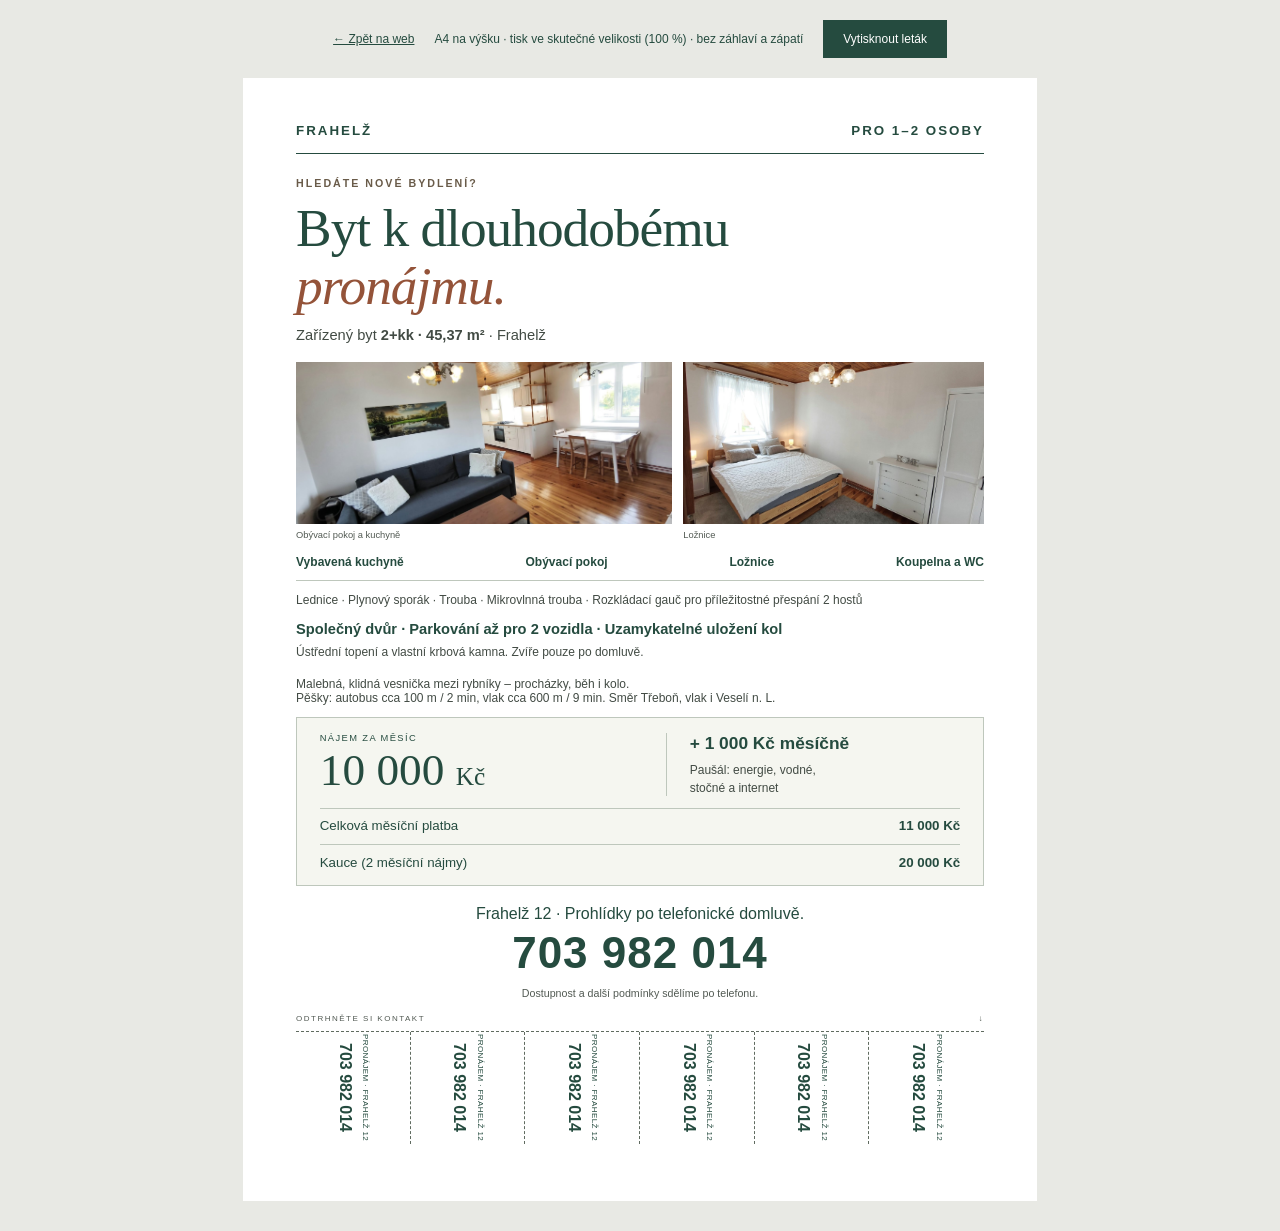
==== letak.html @ 9624ab2b "Initial import" ====
<!doctype html>
<html lang="cs">
<head>
  <meta charset="utf-8">
  <meta name="viewport" content="width=device-width, initial-scale=1">
  <meta name="robots" content="noindex">
  <title>Pronájem Frahelž – leták A4</title>
  <link rel="icon" href="favicon.svg" type="image/svg+xml">
  <link rel="stylesheet" href="letak.css">
  <script src="letak.js" defer></script>
</head>
<body>
  <div class="print-toolbar"><a href="index.html">← Zpět na web</a><span>A4 na výšku · tisk ve skutečné velikosti (100 %) · bez záhlaví a zápatí</span><button id="print-flyer" type="button">Vytisknout leták</button></div>
  <main class="flyer">
    <header class="flyer-header"><span>FRAHELŽ</span><span>PRO 1–2 OSOBY</span></header>
    <p class="eyebrow">HLEDÁTE NOVÉ BYDLENÍ?</p>
    <h1>Byt k dlouhodobému<br><em>pronájmu.</em></h1>
    <p class="intro">Zařízený byt <strong>2+kk · 45,37 m²</strong> · Frahelž</p>
    <div class="flyer-photos">
      <figure><img src="assets/obyvak-1600.jpg" width="1600" height="1200" alt="Obývací pokoj s jídelním koutem"><figcaption>Obývací pokoj a kuchyně</figcaption></figure>
      <figure><img src="assets/loznice-1600.jpg" width="1600" height="1200" alt="Ložnice"><figcaption>Ložnice</figcaption></figure>
    </div>
    <div class="room-summary"><span>Vybavená kuchyně</span><span>Obývací pokoj</span><span>Ložnice</span><span>Koupelna a WC</span></div>
    <p class="equipment">Lednice · Plynový sporák · Trouba · Mikrovlnná trouba · Rozkládací gauč pro příležitostné přespání 2 hostů</p>
    <p class="amenities">Společný dvůr · Parkování až pro 2 vozidla · Uzamykatelné uložení kol<br><span>Ústřední topení a vlastní krbová kamna. Zvíře pouze po domluvě.</span></p>
    <p class="equipment">Malebná, klidná vesnička mezi rybníky – procházky, běh i kolo.<br>Pěšky: autobus cca 100 m / 2 min, vlak cca 600 m / 9 min. Směr Třeboň, vlak i Veselí n. L.</p>
    <section class="flyer-price" aria-label="Cena pronájmu">
      <div><span class="label">NÁJEM ZA MĚSÍC</span><strong>10 000 <small>Kč</small></strong></div>
      <div class="extras"><b>+ 1 000 Kč měsíčně</b><span>Paušál: energie, vodné,<br>stočné a internet</span></div>
      <p>Celková měsíční platba <b>11 000 Kč</b></p>
      <p>Kauce (2 měsíční nájmy) <b>20 000 Kč</b></p>
    </section>
    <section class="flyer-contact" aria-label="Kontakt">
      <p>Frahelž 12 · Prohlídky po telefonické domluvě.</p>
      <a href="tel:+420703982014">703 982 014</a>
      <span>Dostupnost a další podmínky sdělíme po telefonu.</span>
    </section>
    <div class="tear-label">ODTRHNĚTE SI KONTAKT <span aria-hidden="true">↓</span></div>
    <div class="tear-tabs" aria-label="Odtrhávací kontakty">
      <div><span>PRONÁJEM · FRAHELŽ 12</span><strong>703 982 014</strong></div>
      <div><span>PRONÁJEM · FRAHELŽ 12</span><strong>703 982 014</strong></div>
      <div><span>PRONÁJEM · FRAHELŽ 12</span><strong>703 982 014</strong></div>
      <div><span>PRONÁJEM · FRAHELŽ 12</span><strong>703 982 014</strong></div>
      <div><span>PRONÁJEM · FRAHELŽ 12</span><strong>703 982 014</strong></div>
      <div><span>PRONÁJEM · FRAHELŽ 12</span><strong>703 982 014</strong></div>
    </div>
  </main>
</body>
</html>
---- letak.css ----
:root { color-scheme: light; }
* { box-sizing: border-box; }
body { margin: 0; background: #e8e9e4; color: #254b3f; font-family: "Segoe UI", Arial, sans-serif; }
.print-toolbar { display: flex; justify-content: center; align-items: center; flex-wrap: wrap; gap: 20px; padding: 20px; font-size: 12px; }
.print-toolbar a { color: #254b3f; }
.print-toolbar button { border: 0; background: #254b3f; color: white; padding: 12px 20px; cursor: pointer; font: inherit; }
:focus-visible { outline: 3px solid #945339; outline-offset: 4px; }
.flyer { background: white; width: 210mm; height: 297mm; padding: 12mm 14mm 0; margin: 0 auto 30px; overflow: hidden; }
.flyer-header { display: flex; justify-content: space-between; border-bottom: 1px solid #254b3f; padding-bottom: 4mm; font-size: 10pt; letter-spacing: 2px; font-weight: 600; }
.eyebrow { margin: 6mm 0 3mm; font-size: 8pt; font-weight: 600; letter-spacing: 2px; color: #695b49; }
h1 { font: 40pt/1.08 Georgia, "Times New Roman", serif; letter-spacing: -1px; margin: 0 0 3mm; }
h1 em { color: #945339; font-weight: normal; }
.intro { margin: 0 0 5mm; font-size: 11pt; color: #424b44; }
.flyer-photos { display: grid; grid-template-columns: 1.25fr 1fr; gap: 3mm; }
figure { margin: 0; }
figure img { display: block; width: 100%; height: 43mm; object-fit: cover; }
figcaption { font-size: 7pt; margin-top: 1.5mm; color: #525a53; }
.room-summary { display: flex; justify-content: space-between; gap: 2mm; margin: 4mm 0 3mm; padding-bottom: 3mm; border-bottom: 1px solid #bec7bc; font-size: 9pt; font-weight: 600; }
.amenities { font-size: 11pt; font-weight: 600; margin: 0 0 4mm; line-height: 1.5; }
.amenities span { font-size: 9pt; font-weight: 400; color: #424b44; }
.equipment { font-size: 9pt; color: #424b44; margin: 0 0 3mm; }
.flyer-price { display: grid; grid-template-columns: 1.1fr 1fr; align-items: center; gap: 0 6mm; padding: 4mm 6mm; border: 1px solid #bec7bc; background: #f5f6f0; }
.label { display: block; font-size: 7pt; letter-spacing: 1.4px; margin-bottom: 1mm; }
.flyer-price strong { font: 34pt/1.1 Georgia, "Times New Roman", serif; white-space: nowrap; }
.flyer-price strong small { font-size: 19pt; }
.extras { border-left: 1px solid #bec7bc; padding-left: 6mm; }
.extras b { display: block; font-size: 13pt; margin-bottom: 1.5mm; }
.extras span { font-size: 9pt; color: #424b44; }
.flyer-price p { grid-column: 1 / -1; border-top: 1px solid #bec7bc; margin: 3mm 0 0; padding-top: 2.5mm; font-size: 10pt; display: flex; justify-content: space-between; }
.flyer-contact { text-align: center; padding-block: 5mm 4mm; }
.flyer-contact p { font-size: 12pt; margin: 0 0 1mm; }
.flyer-contact a { color: #254b3f; font-size: 33pt; line-height: 1.2; font-weight: 700; letter-spacing: 1px; text-decoration: none; display: block; }
.flyer-contact > span { display: block; font-size: 8pt; margin-top: 2mm; color: #525a53; }
.tear-label { display: flex; justify-content: space-between; font-size: 6pt; letter-spacing: 1.5px; margin: 0 0 2mm; color: #525a53; }
.tear-tabs { display: grid; grid-template-columns: repeat(6, 1fr); border-top: 1px dashed #606b60; height: 30mm; }
.tear-tabs > div { display: flex; flex-direction: column; align-items: center; justify-content: center; border-right: 1px dashed #606b60; gap: 2mm; writing-mode: vertical-rl; }
.tear-tabs > div:last-child { border-right: none; }
.tear-tabs span { font-size: 6pt; letter-spacing: .4px; }
.tear-tabs strong { font-size: 12pt; }
@page { size: A4 portrait; margin: 0; }
@media print {
  body { background: white; }
  .print-toolbar { display: none; }
  .flyer { margin: 0; print-color-adjust: exact; -webkit-print-color-adjust: exact; }
}
@media screen and (max-width: 820px) {
  body { overflow-x: auto; }
  .print-toolbar { justify-content: flex-start; }
  .flyer { margin-left: 12px; margin-right: 12px; }
}
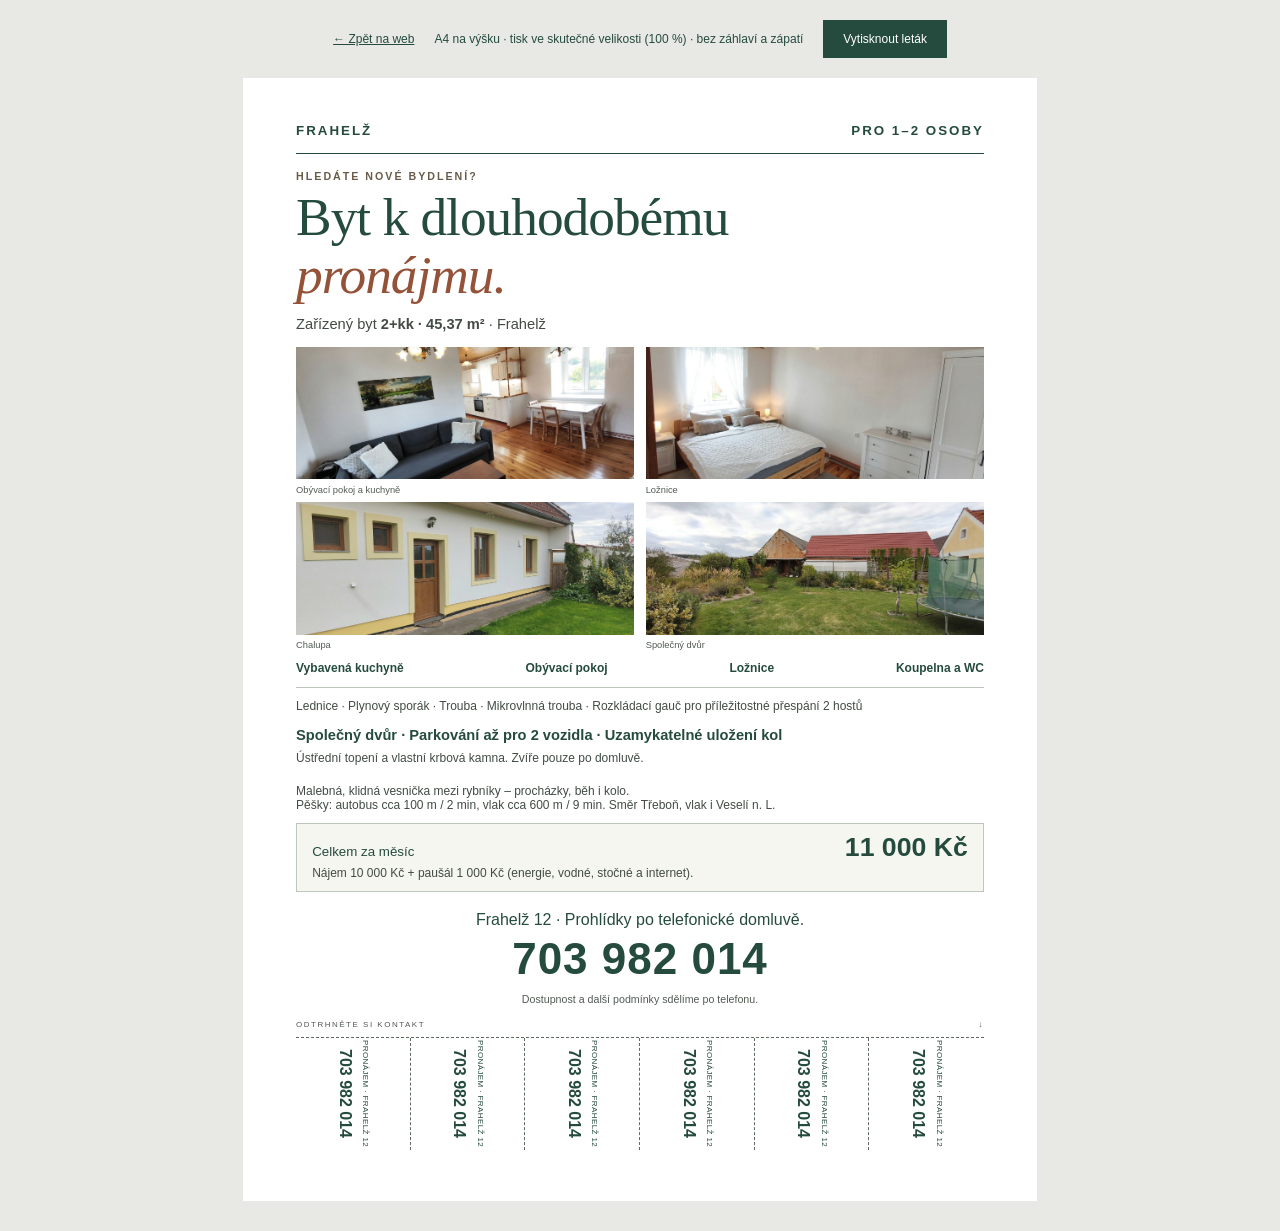
==== commit 862ee91d: "Update rental flyer with house and courtyard photos" ====
--- a/letak.html
+++ b/letak.html
@@ -19,16 +19,16 @@
     <div class="flyer-photos">
       <figure><img src="assets/obyvak-1600.jpg" width="1600" height="1200" alt="Obývací pokoj s jídelním koutem"><figcaption>Obývací pokoj a kuchyně</figcaption></figure>
       <figure><img src="assets/loznice-1600.jpg" width="1600" height="1200" alt="Ložnice"><figcaption>Ložnice</figcaption></figure>
+      <figure><img src="assets/dum-1600.jpg" width="1600" height="1169" alt="Chalupa se vstupem do bytu"><figcaption>Chalupa</figcaption></figure>
+      <figure><img src="assets/dvur-1600.jpg" width="1600" height="1169" alt="Společný dvůr se zelení"><figcaption>Společný dvůr</figcaption></figure>
     </div>
     <div class="room-summary"><span>Vybavená kuchyně</span><span>Obývací pokoj</span><span>Ložnice</span><span>Koupelna a WC</span></div>
     <p class="equipment">Lednice · Plynový sporák · Trouba · Mikrovlnná trouba · Rozkládací gauč pro příležitostné přespání 2 hostů</p>
     <p class="amenities">Společný dvůr · Parkování až pro 2 vozidla · Uzamykatelné uložení kol<br><span>Ústřední topení a vlastní krbová kamna. Zvíře pouze po domluvě.</span></p>
     <p class="equipment">Malebná, klidná vesnička mezi rybníky – procházky, běh i kolo.<br>Pěšky: autobus cca 100 m / 2 min, vlak cca 600 m / 9 min. Směr Třeboň, vlak i Veselí n. L.</p>
     <section class="flyer-price" aria-label="Cena pronájmu">
-      <div><span class="label">NÁJEM ZA MĚSÍC</span><strong>10 000 <small>Kč</small></strong></div>
-      <div class="extras"><b>+ 1 000 Kč měsíčně</b><span>Paušál: energie, vodné,<br>stočné a internet</span></div>
-      <p>Celková měsíční platba <b>11 000 Kč</b></p>
-      <p>Kauce (2 měsíční nájmy) <b>20 000 Kč</b></p>
+      <p class="price-total"><span>Celkem za měsíc</span><strong>11 000 Kč</strong></p>
+      <p class="price-breakdown">Nájem 10 000 Kč + paušál 1 000 Kč (energie, vodné, stočné a internet).</p>
     </section>
     <section class="flyer-contact" aria-label="Kontakt">
       <p>Frahelž 12 · Prohlídky po telefonické domluvě.</p>
--- a/letak.css
+++ b/letak.css
@@ -7,26 +7,22 @@
 :focus-visible { outline: 3px solid #945339; outline-offset: 4px; }
 .flyer { background: white; width: 210mm; height: 297mm; padding: 12mm 14mm 0; margin: 0 auto 30px; overflow: hidden; }
 .flyer-header { display: flex; justify-content: space-between; border-bottom: 1px solid #254b3f; padding-bottom: 4mm; font-size: 10pt; letter-spacing: 2px; font-weight: 600; }
-.eyebrow { margin: 6mm 0 3mm; font-size: 8pt; font-weight: 600; letter-spacing: 2px; color: #695b49; }
+.eyebrow { margin: 4mm 0 2mm; font-size: 8pt; font-weight: 600; letter-spacing: 2px; color: #695b49; }
 h1 { font: 40pt/1.08 Georgia, "Times New Roman", serif; letter-spacing: -1px; margin: 0 0 3mm; }
 h1 em { color: #945339; font-weight: normal; }
-.intro { margin: 0 0 5mm; font-size: 11pt; color: #424b44; }
-.flyer-photos { display: grid; grid-template-columns: 1.25fr 1fr; gap: 3mm; }
+.intro { margin: 0 0 4mm; font-size: 11pt; color: #424b44; }
+.flyer-photos { display: grid; grid-template-columns: repeat(2, 1fr); gap: 2mm 3mm; }
 figure { margin: 0; }
-figure img { display: block; width: 100%; height: 43mm; object-fit: cover; }
+figure img { display: block; width: 100%; height: 35mm; object-fit: cover; }
 figcaption { font-size: 7pt; margin-top: 1.5mm; color: #525a53; }
-.room-summary { display: flex; justify-content: space-between; gap: 2mm; margin: 4mm 0 3mm; padding-bottom: 3mm; border-bottom: 1px solid #bec7bc; font-size: 9pt; font-weight: 600; }
+.room-summary { display: flex; justify-content: space-between; gap: 2mm; margin: 3mm 0 3mm; padding-bottom: 3mm; border-bottom: 1px solid #bec7bc; font-size: 9pt; font-weight: 600; }
 .amenities { font-size: 11pt; font-weight: 600; margin: 0 0 4mm; line-height: 1.5; }
 .amenities span { font-size: 9pt; font-weight: 400; color: #424b44; }
 .equipment { font-size: 9pt; color: #424b44; margin: 0 0 3mm; }
-.flyer-price { display: grid; grid-template-columns: 1.1fr 1fr; align-items: center; gap: 0 6mm; padding: 4mm 6mm; border: 1px solid #bec7bc; background: #f5f6f0; }
-.label { display: block; font-size: 7pt; letter-spacing: 1.4px; margin-bottom: 1mm; }
-.flyer-price strong { font: 34pt/1.1 Georgia, "Times New Roman", serif; white-space: nowrap; }
-.flyer-price strong small { font-size: 19pt; }
-.extras { border-left: 1px solid #bec7bc; padding-left: 6mm; }
-.extras b { display: block; font-size: 13pt; margin-bottom: 1.5mm; }
-.extras span { font-size: 9pt; color: #424b44; }
-.flyer-price p { grid-column: 1 / -1; border-top: 1px solid #bec7bc; margin: 3mm 0 0; padding-top: 2.5mm; font-size: 10pt; display: flex; justify-content: space-between; }
+.flyer-price { padding: 2.5mm 4mm; border: 1px solid #bec7bc; background: #f5f6f0; }
+.price-total { display: flex; align-items: baseline; justify-content: space-between; gap: 3mm; margin: 0; font-size: 10pt; }
+.price-total strong { font-size: 20pt; line-height: 1.1; }
+.price-breakdown { margin: 1mm 0 0; font-size: 9pt; line-height: 1.25; color: #424b44; }
 .flyer-contact { text-align: center; padding-block: 5mm 4mm; }
 .flyer-contact p { font-size: 12pt; margin: 0 0 1mm; }
 .flyer-contact a { color: #254b3f; font-size: 33pt; line-height: 1.2; font-weight: 700; letter-spacing: 1px; text-decoration: none; display: block; }
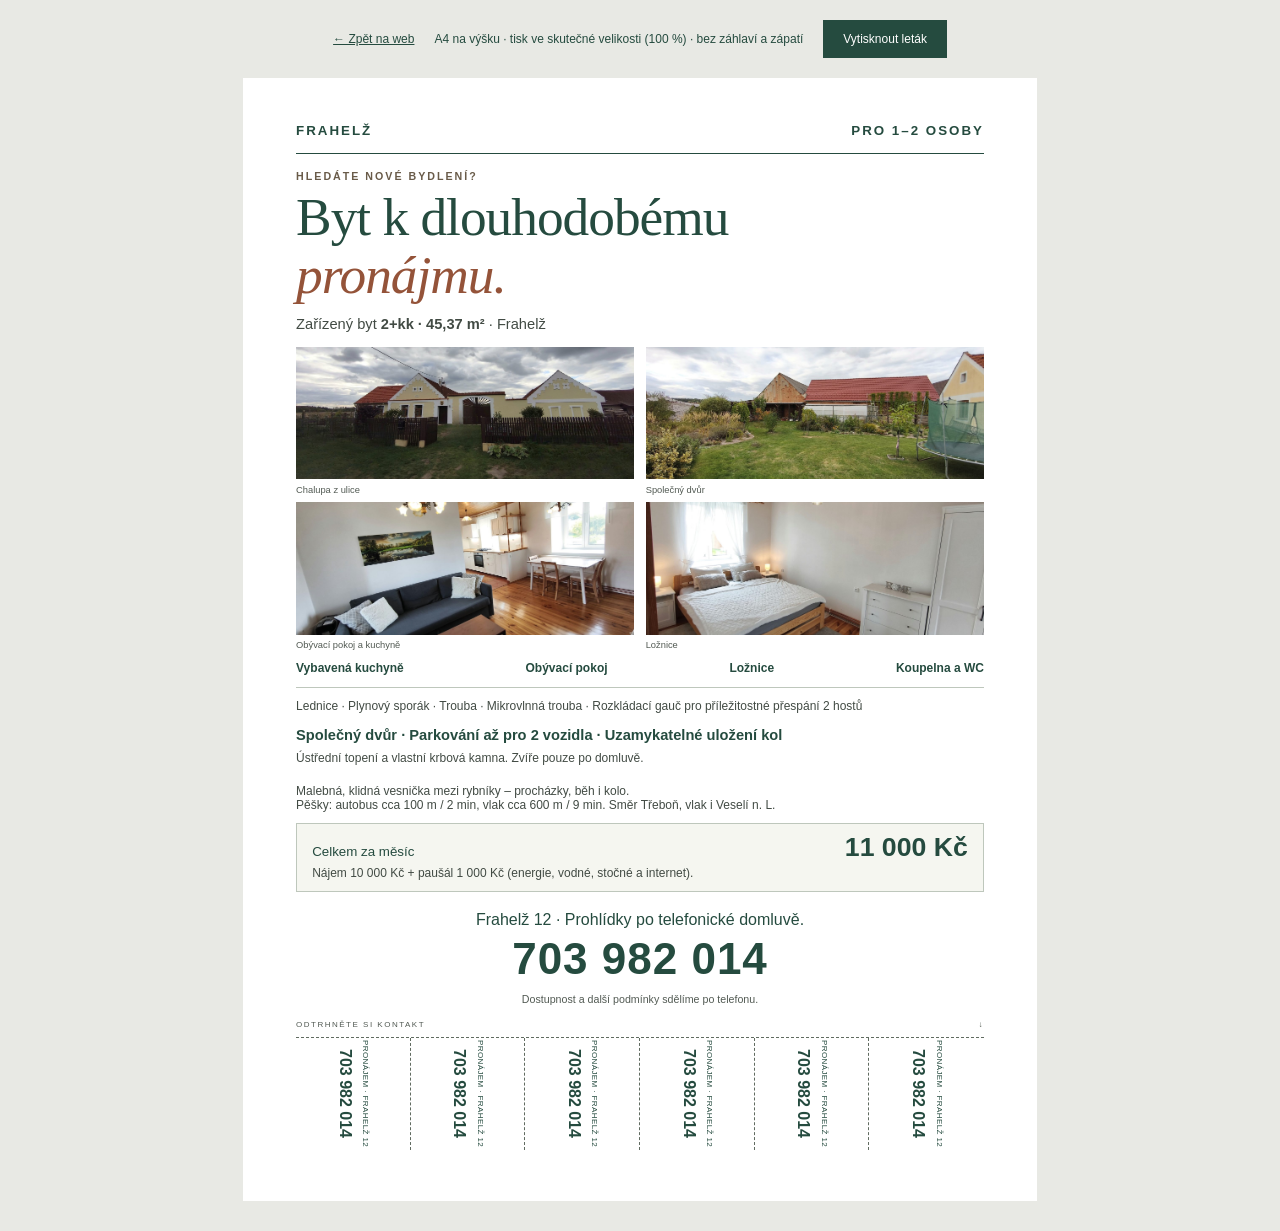
==== commit 9e131ea3: "Show street-front exterior photos first on rental flyer" ====
--- a/letak.html
+++ b/letak.html
@@ -17,10 +17,10 @@
     <h1>Byt k dlouhodobému<br><em>pronájmu.</em></h1>
     <p class="intro">Zařízený byt <strong>2+kk · 45,37 m²</strong> · Frahelž</p>
     <div class="flyer-photos">
+      <figure><img src="assets/dum-ulice-1600.jpg" width="1600" height="720" alt="Celkový pohled na chalupu z ulice"><figcaption>Chalupa z ulice</figcaption></figure>
+      <figure><img src="assets/dvur-1600.jpg" width="1600" height="1169" alt="Společný dvůr se zelení"><figcaption>Společný dvůr</figcaption></figure>
       <figure><img src="assets/obyvak-1600.jpg" width="1600" height="1200" alt="Obývací pokoj s jídelním koutem"><figcaption>Obývací pokoj a kuchyně</figcaption></figure>
       <figure><img src="assets/loznice-1600.jpg" width="1600" height="1200" alt="Ložnice"><figcaption>Ložnice</figcaption></figure>
-      <figure><img src="assets/dum-1600.jpg" width="1600" height="1169" alt="Chalupa se vstupem do bytu"><figcaption>Chalupa</figcaption></figure>
-      <figure><img src="assets/dvur-1600.jpg" width="1600" height="1169" alt="Společný dvůr se zelení"><figcaption>Společný dvůr</figcaption></figure>
     </div>
     <div class="room-summary"><span>Vybavená kuchyně</span><span>Obývací pokoj</span><span>Ložnice</span><span>Koupelna a WC</span></div>
     <p class="equipment">Lednice · Plynový sporák · Trouba · Mikrovlnná trouba · Rozkládací gauč pro příležitostné přespání 2 hostů</p>
